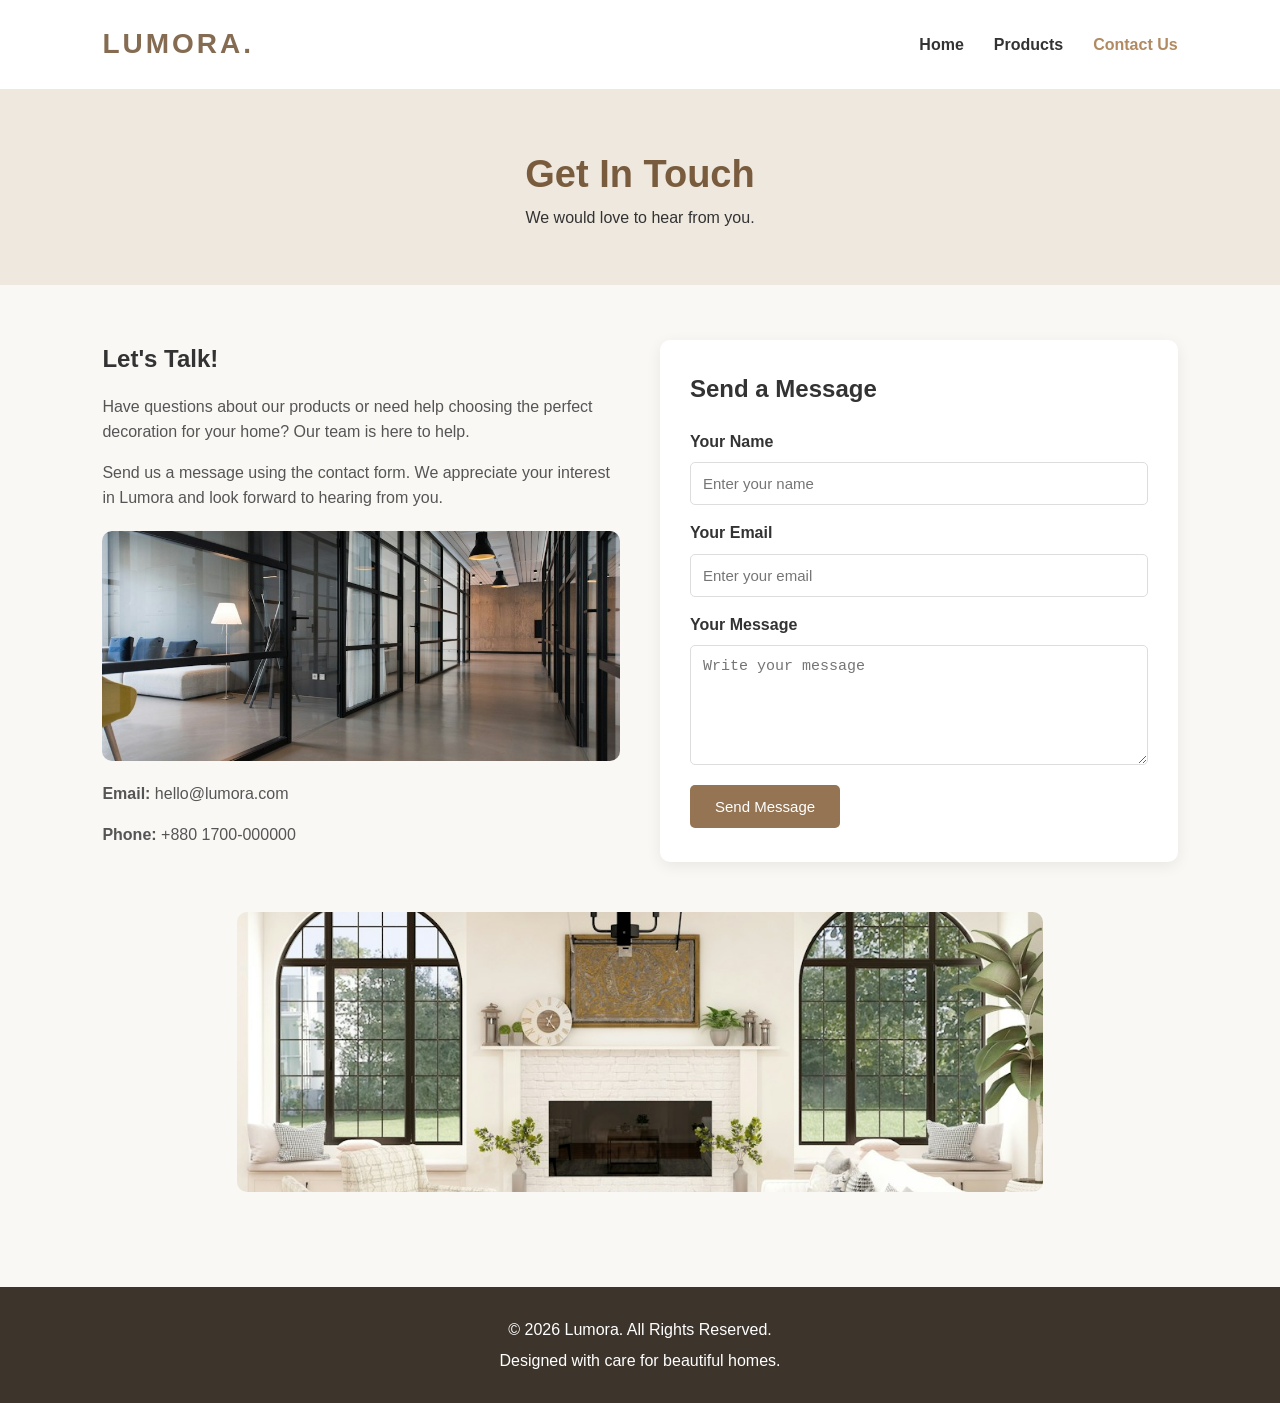
==== contect.html @ d377a308 "first commit" ====
<!DOCTYPE html>
<html lang="en">
<head>
    <meta charset="UTF-8">
    <meta name="viewport" content="width=device-width, initial-scale=1.0">
    <title>Lumora | Contact Us</title>
    <link rel="stylesheet" href="style.css">
</head>

<body>
    <!-- Student Name: YOUR NAME | Student ID: YOUR ID -->

    <header>
        <nav class="navbar">
            <a href="index.html" class="logo">LUMORA.</a>

            <ul class="nav-links">
                <li><a href="index.html">Home</a></li>
                <li><a href="products.html">Products</a></li>
                <li><a class="active" href="contact.html">Contact Us</a></li>
            </ul>
        </nav>
    </header>

    <main>
        <section class="page-banner">
            <h1>Get In Touch</h1>
            <p>We would love to hear from you.</p>
        </section>

        <section class="contact-section">

            <div class="contact-info">
                <h2>Let's Talk!</h2>

                <p>
                    Have questions about our products or need help
                    choosing the perfect decoration for your home?
                    Our team is here to help.
                </p>

                <p>
                    Send us a message using the contact form.
                    We appreciate your interest in Lumora and look
                    forward to hearing from you.
                </p>

                <img src="image 8.jpeg"
                     alt="Modern customer service workspace">

                <p><strong>Email:</strong> hello@lumora.com</p>
                <p><strong>Phone:</strong> +880 1700-000000</p>
            </div>

            <div class="contact-form">
                <h2>Send a Message</h2>

                <form onsubmit="sendMessage(event)">
                    <label for="name">Your Name</label>
                    <input type="text" id="name"
                           placeholder="Enter your name" required>

                    <label for="email">Your Email</label>
                    <input type="email" id="email"
                           placeholder="Enter your email" required>

                    <label for="message">Your Message</label>
                    <textarea id="message"
                              placeholder="Write your message"
                              required></textarea>

                    <button type="submit">Send Message</button>
                </form>
            </div>

            <img class="contact-extra-image"
                 src="image 9.jpeg"
                 alt="Comfortable and stylish home interior">

        </section>
    </main>

    <footer>
        <p>©️ 2026 Lumora. All Rights Reserved.</p>
        <p>Designed with care for beautiful homes.</p>
    </footer>

    <script src="script.js"></script>
</body>
</html>
---- style.css ----
/* GENERAL SETTINGS */
* {
    margin: 0;
    padding: 0;
    box-sizing: border-box;
}

body {
    font-family: Arial, sans-serif;
    background-color: #faf8f5;
    color: #333;
    line-height: 1.6;
}

img {
    max-width: 100%;
    display: block;
}

/* HEADER AND NAVIGATION */
.navbar {
    background-color: #fff;
    padding: 22px 8%;
    display: flex;
    justify-content: space-between;
    align-items: center;
    box-shadow: 0 2px 10px rgba(0,0,0,0.05);
}

.logo {
    font-size: 28px;
    font-weight: bold;
    letter-spacing: 3px;
    color: #856b52;
    text-decoration: none;
}

.nav-links {
    display: flex;
    gap: 30px;
    list-style: none;
}

.nav-links a {
    text-decoration: none;
    color: #333;
    font-weight: 600;
    transition: 0.3s;
}

.nav-links a:hover,
.nav-links a.active {
    color: #b18a62;
}

/* HOME PAGE - FLEXBOX */
.hero {
    display: flex;
    align-items: center;
    justify-content: space-between;
    gap: 40px;
    padding: 65px 8%;
    min-height: 500px;
    background-color: #eee8df;
}

.hero-text {
    flex: 1;
}

.hero-text h1 {
    font-size: 48px;
    line-height: 1.2;
    margin: 15px 0;
}

.hero-text h1 span {
    color: #a77d54;
}

.hero-text p {
    margin-bottom: 15px;
    color: #555;
}

.small-title {
    letter-spacing: 3px;
    font-weight: bold;
    color: #a77d54;
}

.hero-image {
    flex: 1;
}

.hero-image img {
    width: 100%;
    height: 360px;
    object-fit: cover;
    border-radius: 12px;
}

/* BUTTONS */
button {
    background-color: #947453;
    color: white;
    padding: 13px 25px;
    border: none;
    border-radius: 5px;
    margin-top: 12px;
    cursor: pointer;
    font-size: 15px;
    transition: 0.3s;
}

button:hover {
    background-color: #604b36;
    transform: translateY(-2px);
}

/* FEATURED SECTION */
.featured {
    text-align: center;
    padding: 65px 10%;
}

.featured h2,
.product-section h2 {
    font-size: 30px;
    margin-bottom: 18px;
}

.featured p,
.product-section > p {
    margin: 12px auto;
    max-width: 750px;
    color: #666;
}

.feature-image {
    width: 75%;
    height: 320px;
    object-fit: cover;
    margin: 30px auto 0;
    border-radius: 10px;
}

/* INNER PAGE BANNER */
.page-banner {
    background-color: #eee8df;
    text-align: center;
    padding: 55px 20px;
}

.page-banner h1 {
    font-size: 38px;
    color: #795c3e;
}

/* PRODUCTS PAGE - CSS GRID */
.product-section {
    padding: 55px 8%;
    text-align: center;
}

.product-grid {
    display: grid;
    grid-template-columns: repeat(4, 1fr);
    gap: 25px;
    margin-top: 35px;
}

.product-card {
    background-color: white;
    padding: 15px;
    border-radius: 10px;
    box-shadow: 0 4px 15px rgba(0,0,0,0.07);
}

.product-card img {
    width: 100%;
    height: 210px;
    object-fit: cover;
    border-radius: 7px;
}

.product-card h3 {
    margin-top: 15px;
    font-size: 17px;
}

.product-card p {
    color: #a17a51;
    font-weight: bold;
    margin-top: 8px;
}

.collection-image {
    width: 80%;
    height: 300px;
    object-fit: cover;
    margin: 45px auto 0;
    border-radius: 10px;
}

/* CONTACT PAGE */
.contact-section {
    padding: 55px 8%;
    display: grid;
    grid-template-columns: 1fr 1fr;
    gap: 40px;
}

.contact-info p {
    margin: 15px 0;
    color: #555;
}

.contact-info img {
    width: 100%;
    height: 230px;
    object-fit: cover;
    border-radius: 10px;
    margin: 20px 0;
}

.contact-form {
    background-color: white;
    padding: 30px;
    border-radius: 10px;
    box-shadow: 0 4px 15px rgba(0,0,0,0.07);
}

.contact-form h2 {
    margin-bottom: 20px;
}

.contact-form label {
    display: block;
    margin-top: 15px;
    font-weight: bold;
}

.contact-form input,
.contact-form textarea {
    width: 100%;
    padding: 12px;
    margin-top: 8px;
    border: 1px solid #ddd;
    border-radius: 5px;
    font-size: 15px;
}

.contact-form textarea {
    height: 120px;
    resize: vertical;
}

.contact-extra-image {
    grid-column: 1 / -1;
    width: 75%;
    height: 280px;
    object-fit: cover;
    margin: 10px auto;
    border-radius: 10px;
}

/* FOOTER */
footer {
    background-color: #3d342c;
    color: white;
    text-align: center;
    padding: 25px;
    margin-top: 30px;
}

footer p {
    margin: 5px;
}

/* RESPONSIVE DESIGN */
@media (max-width: 850px) {
    .product-grid {
        grid-template-columns: repeat(2, 1fr);
    }

    .hero {
        flex-direction: column;
    }

    .hero-text,
    .hero-image {
        width: 100%;
    }
}

@media (max-width: 600px) {
    .navbar {
        flex-direction: column;
        gap: 15px;
    }

    .nav-links {
        gap: 15px;
        flex-wrap: wrap;
        justify-content: center;
    }

    .hero-text h1 {
        font-size: 34px;
    }

    .product-grid {
        grid-template-columns: 1fr;
    }

    .contact-section {
        grid-template-columns: 1fr;
    }

    .contact-extra-image {
        grid-column: auto;
        width: 100%;
    }

    .feature-image {
        width: 100%;
    }
}
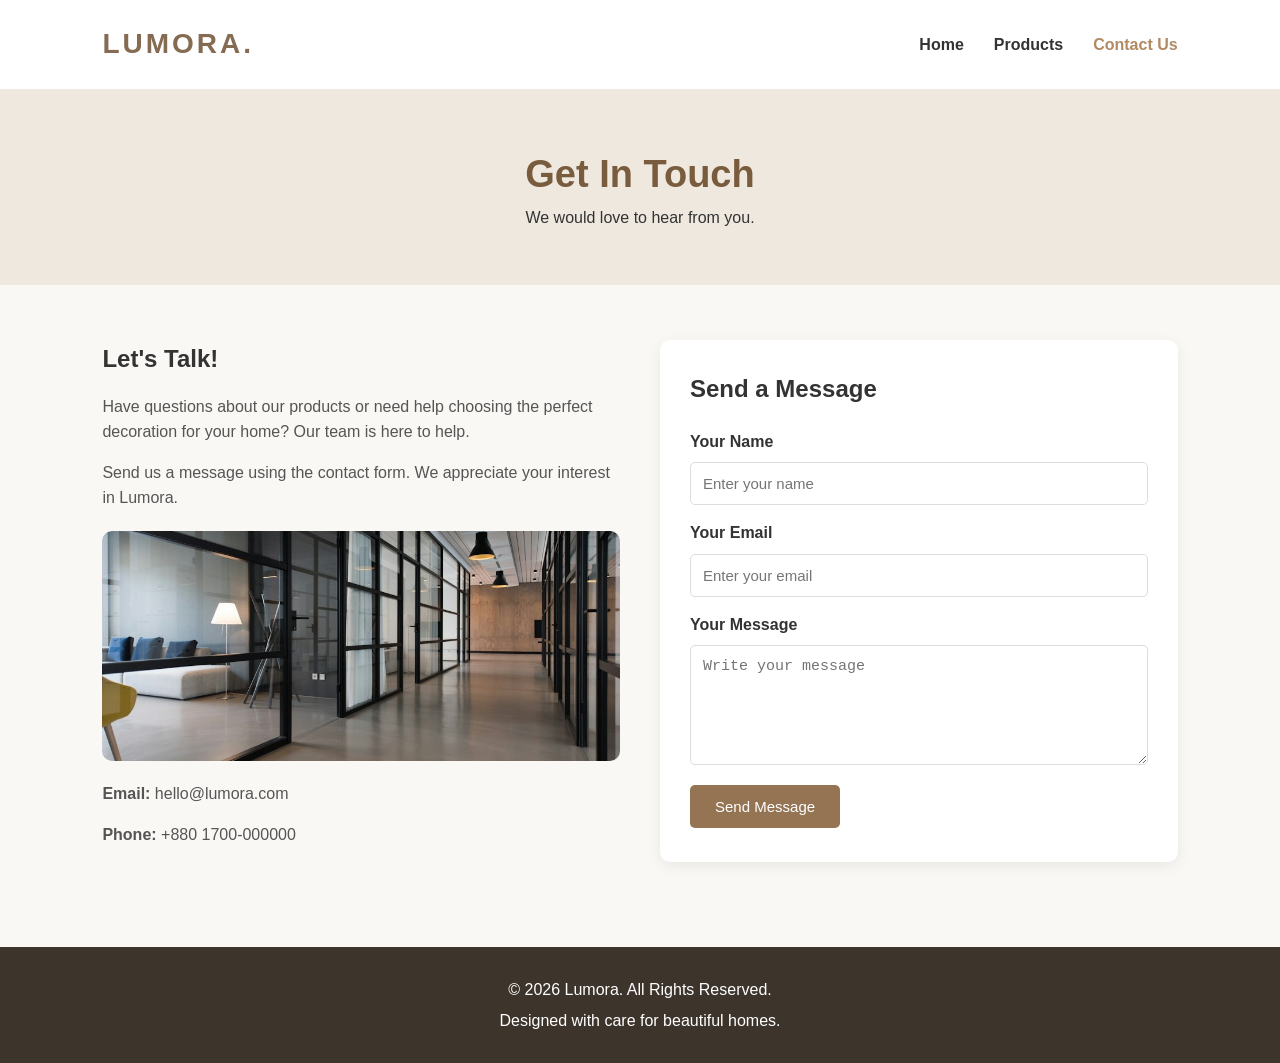
==== commit dfcafb67: "Update contect page and form functionality" ====
--- a/contect.html
+++ b/contect.html
@@ -6,14 +6,11 @@
     <title>Lumora | Contact Us</title>
     <link rel="stylesheet" href="style.css">
 </head>
-
 <body>
-    <!-- Student Name: YOUR NAME | Student ID: YOUR ID -->
-
+    <!-- Navigation Bar -->
     <header>
         <nav class="navbar">
             <a href="index.html" class="logo">LUMORA.</a>
-
             <ul class="nav-links">
                 <li><a href="index.html">Home</a></li>
                 <li><a href="products.html">Products</a></li>
@@ -21,70 +18,58 @@
             </ul>
         </nav>
     </header>
-
+    <!-- Contact Banner -->
     <main>
         <section class="page-banner">
             <h1>Get In Touch</h1>
             <p>We would love to hear from you.</p>
         </section>
-
+        <!-- Contact Information and Form -->
         <section class="contact-section">
-
             <div class="contact-info">
                 <h2>Let's Talk!</h2>
-
                 <p>
                     Have questions about our products or need help
                     choosing the perfect decoration for your home?
                     Our team is here to help.
                 </p>
-
                 <p>
                     Send us a message using the contact form.
-                    We appreciate your interest in Lumora and look
-                    forward to hearing from you.
+                    We appreciate your interest in Lumora.
                 </p>
-
                 <img src="image 8.jpeg"
-                     alt="Modern customer service workspace">
-
+                     alt="Modern home decoration">
                 <p><strong>Email:</strong> hello@lumora.com</p>
                 <p><strong>Phone:</strong> +880 1700-000000</p>
             </div>
-
             <div class="contact-form">
                 <h2>Send a Message</h2>
-
                 <form onsubmit="sendMessage(event)">
                     <label for="name">Your Name</label>
-                    <input type="text" id="name"
-                           placeholder="Enter your name" required>
-
+                    <input type="text"
+                           id="name"
+                           placeholder="Enter your name"
+                           required>
                     <label for="email">Your Email</label>
-                    <input type="email" id="email"
-                           placeholder="Enter your email" required>
-
+                    <input type="email"
+                           id="email"
+                           placeholder="Enter your email"
+                           required>
                     <label for="message">Your Message</label>
                     <textarea id="message"
                               placeholder="Write your message"
+                              rows="5"
                               required></textarea>
-
                     <button type="submit">Send Message</button>
                 </form>
             </div>
-
-            <img class="contact-extra-image"
-                 src="image 9.jpeg"
-                 alt="Comfortable and stylish home interior">
-
         </section>
     </main>
-
+    <!-- Footer -->
     <footer>
-        <p>©️ 2026 Lumora. All Rights Reserved.</p>
+        <p>&copy; 2026 Lumora. All Rights Reserved.</p>
         <p>Designed with care for beautiful homes.</p>
     </footer>
-
     <script src="script.js"></script>
 </body>
-</html>
+</html>
